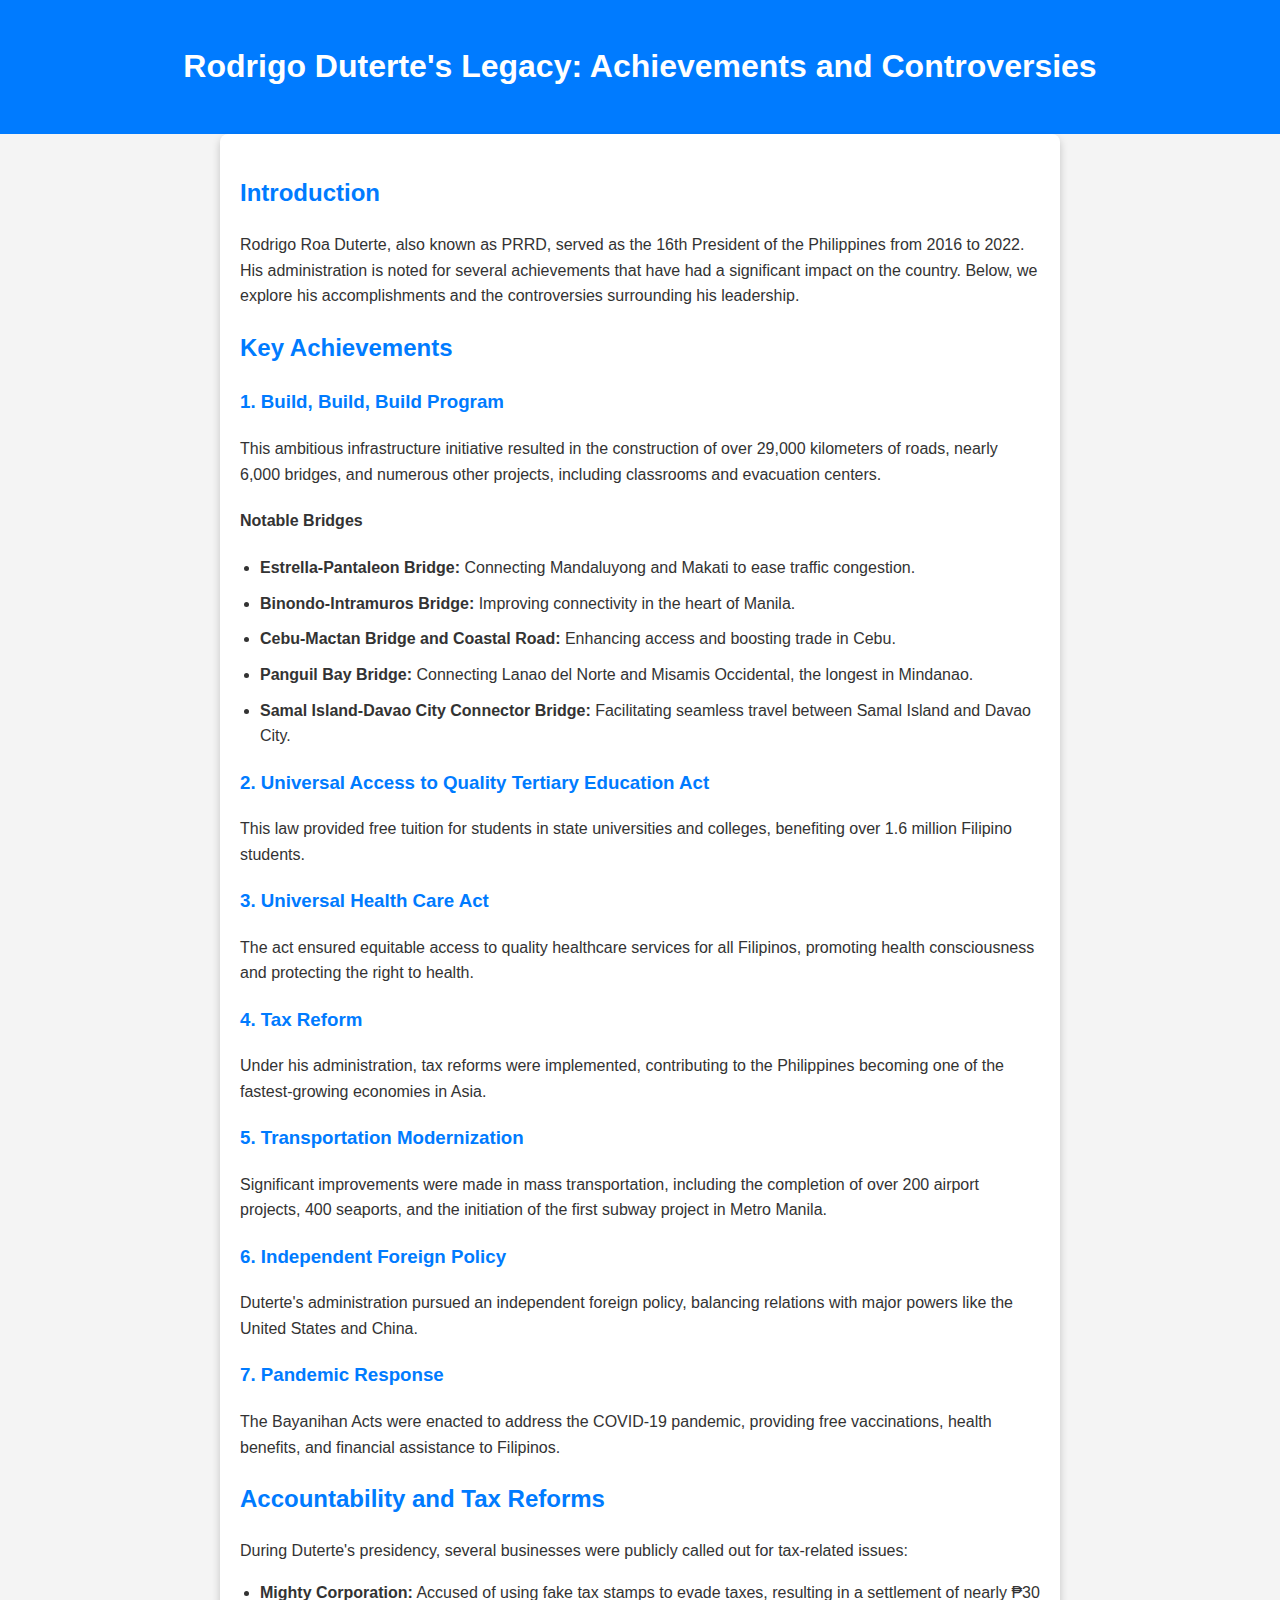
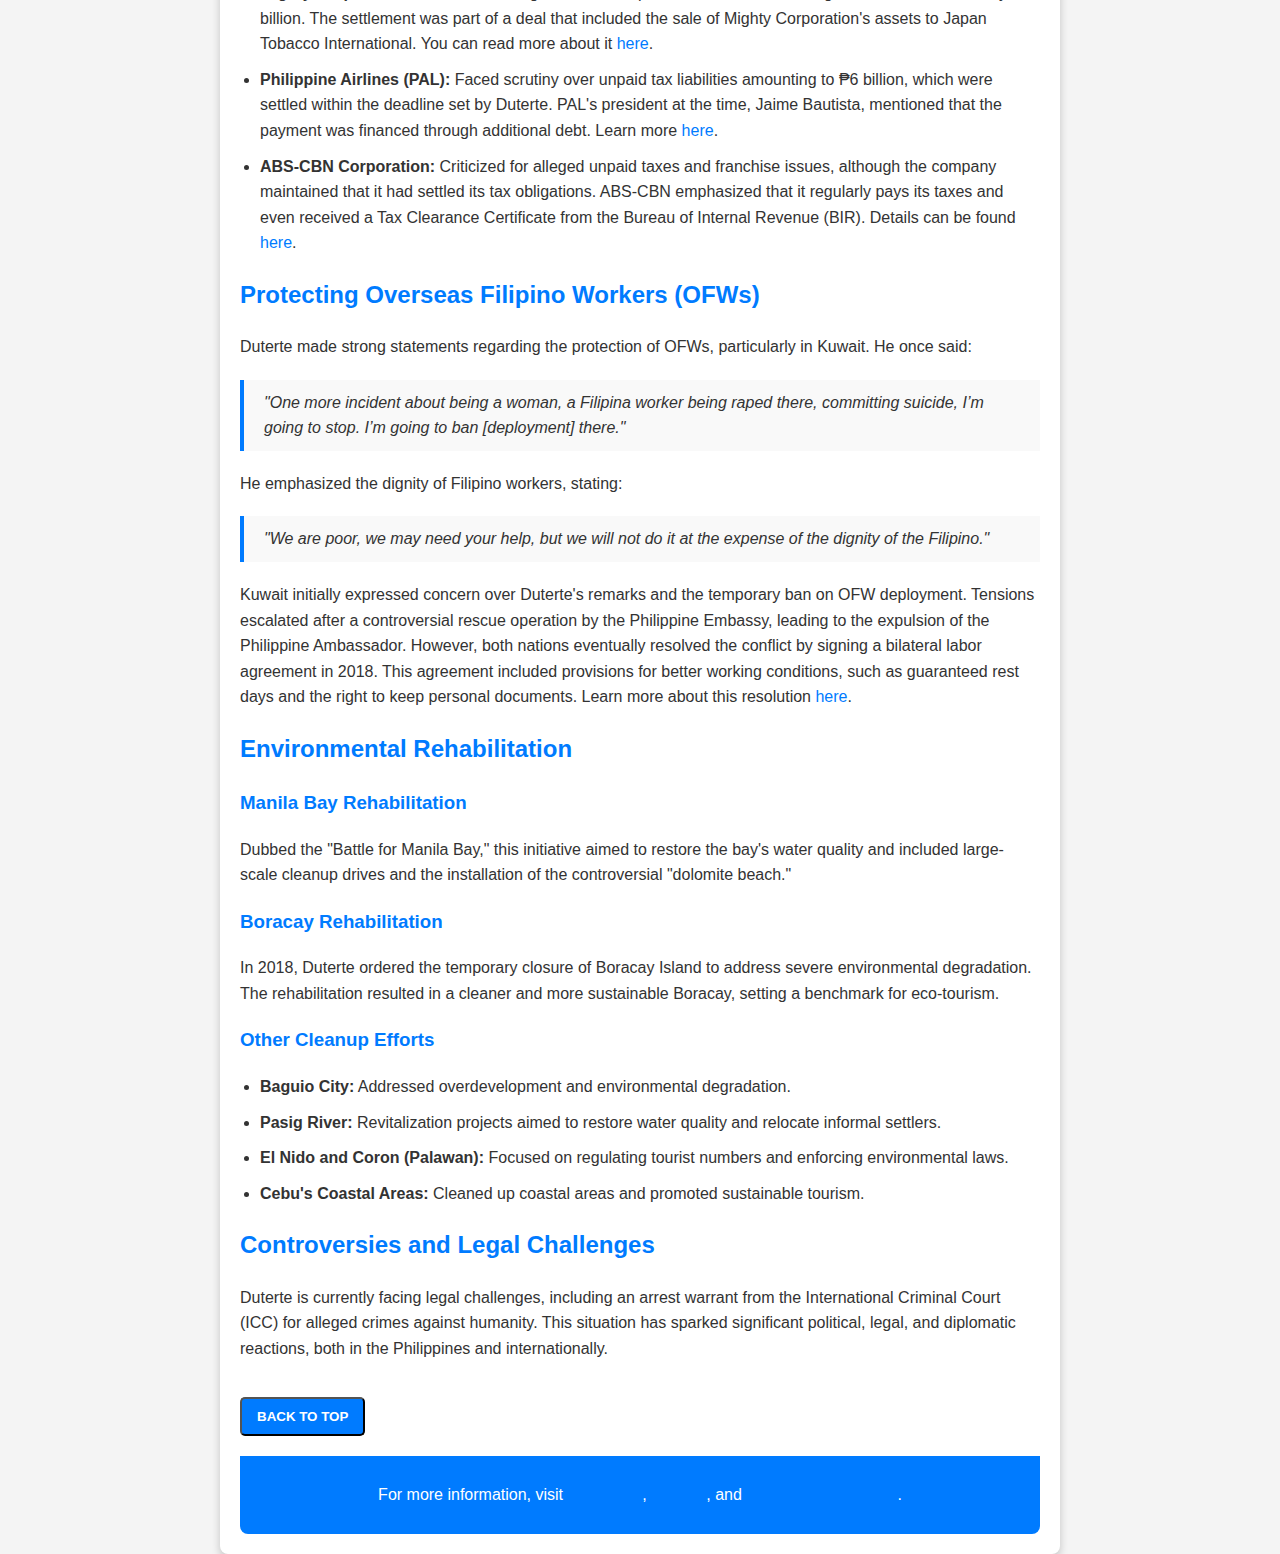
==== index.html @ cd72b8ef "Add files via upload" ====
<!DOCTYPE html>
<html lang="en">
<head>
    <meta charset="UTF-8">
    <meta name="viewport" content="width=device-width, initial-scale=1.0">
    <title>Rodrigo Duterte's Legacy: Achievements and Controversies</title>
    <style>

        /* General Styling */
        body {
            font-family: Arial, sans-serif;
            line-height: 1.6;
            background-color: #f4f4f4;
            color: #333;
            margin: 0;
            padding: 0;
        }



        header {
            background: #007bff;
            color: white;
            padding: 20px;
            text-align: center;
        }

        main {
            padding: 20px;
            margin: 0 auto;
            max-width: 800px;
            background: #fff;
            box-shadow: 0 4px 8px rgba(0, 0, 0, 0.2);
            border-radius: 8px;
        }

h1 {
  color: white;
}

  h2, h3 {
            color: #007bff;
        }

        ul {
            padding-left: 20px;
        }

        li {
            margin-bottom: 10px;
        }

        blockquote {
            font-style: italic;
            background: #f9f9f9;
            border-left: 4px solid #007bff;
            margin: 20px 0;
            padding: 10px 20px;
        }

        footer {
            text-align: center;
            margin-top: 20px;
            padding: 10px;
            background: #007bff;
            color: white;
            border-radius: 0 0 8px 8px;
        }

        a {
            color: #007bff;
            text-decoration: none;
        }

        a:hover {
            text-decoration: underline;
        }

        /* Button Styling */
        .back-to-top {
            display: inline-block;
            padding: 10px 15px;
            background: #007bff;
            color: white;
            text-transform: uppercase;
            font-weight: bold;
            border-radius: 5px;
            margin-top: 20px;
            cursor: pointer;
            transition: background 0.3s;
        }

        .back-to-top:hover {
            background: #0056b3;
        }
    </style>
</head>
<body>
    <header>
        <h1>Rodrigo Duterte's Legacy: Achievements and Controversies</h1>
    </header>
    <main>
        <section>
            <h2>Introduction</h2>
            <p>Rodrigo Roa Duterte, also known as PRRD, served as the 16th President of the Philippines from 2016 to 2022. His administration is noted for several achievements that have had a significant impact on the country. Below, we explore his accomplishments and the controversies surrounding his leadership.</p>
        </section>

        <section>
            <h2>Key Achievements</h2>
            <h3>1. Build, Build, Build Program</h3>
            <p>This ambitious infrastructure initiative resulted in the construction of over 29,000 kilometers of roads, nearly 6,000 bridges, and numerous other projects, including classrooms and evacuation centers.</p>
<h4>Notable Bridges</h4>
            <ul>
                <li><strong>Estrella-Pantaleon Bridge:</strong> Connecting Mandaluyong and Makati to ease traffic congestion.</li>
                <li><strong>Binondo-Intramuros Bridge:</strong> Improving connectivity in the heart of Manila.</li>
                <li><strong>Cebu-Mactan Bridge and Coastal Road:</strong> Enhancing access and boosting trade in Cebu.</li>
                <li><strong>Panguil Bay Bridge:</strong> Connecting Lanao del Norte and Misamis Occidental, the longest in Mindanao.</li>
                <li><strong>Samal Island-Davao City Connector Bridge:</strong> Facilitating seamless travel between Samal Island and Davao City.</li>
            </ul>
        </section>

            <h3>2. Universal Access to Quality Tertiary Education Act</h3>
            <p>This law provided free tuition for students in state universities and colleges, benefiting over 1.6 million Filipino students.</p>

            <h3>3. Universal Health Care Act</h3>
            <p>The act ensured equitable access to quality healthcare services for all Filipinos, promoting health consciousness and protecting the right to health.</p>

            <h3>4. Tax Reform</h3>
            <p>Under his administration, tax reforms were implemented, contributing to the Philippines becoming one of the fastest-growing economies in Asia.</p>

            <h3>5. Transportation Modernization</h3>
            <p>Significant improvements were made in mass transportation, including the completion of over 200 airport projects, 400 seaports, and the initiation of the first subway project in Metro Manila.</p>

            <h3>6. Independent Foreign Policy</h3>
            <p>Duterte's administration pursued an independent foreign policy, balancing relations with major powers like the United States and China.</p>

            <h3>7. Pandemic Response</h3>
            <p>The Bayanihan Acts were enacted to address the COVID-19 pandemic, providing free vaccinations, health benefits, and financial assistance to Filipinos.</p>
        </section>

        <section>
            <h2>Accountability and Tax Reforms</h2>
            <p>During Duterte's presidency, several businesses were publicly called out for tax-related issues:</p>
            <ul>
                <li><strong>Mighty Corporation:</strong> Accused of using fake tax stamps to evade taxes, resulting in a settlement of nearly ₱30 billion. The settlement was part of a deal that included the sale of Mighty Corporation's assets to Japan Tobacco International. You can read more about it <a href="https://www.rappler.com/business/184501-philippines-mighty-corp-settle-tax-case/">here</a>.</li>
                <li><strong>Philippine Airlines (PAL):</strong> Faced scrutiny over unpaid tax liabilities amounting to ₱6 billion, which were settled within the deadline set by Duterte. PAL's president at the time, Jaime Bautista, mentioned that the payment was financed through additional debt. Learn more <a href="https://business.inquirer.net/239890/breaking-philippine-news-updates-philippine-airlines-p6-billion-unpaid-air-navigational-charges-lucio-tan-president-duterte-naia-terminal-2">here</a>.</li>
                <li><strong>ABS-CBN Corporation:</strong> Criticized for alleged unpaid taxes and franchise issues, although the company maintained that it had settled its tax obligations. ABS-CBN emphasized that it regularly pays its taxes and even received a Tax Clearance Certificate from the Bureau of Internal Revenue (BIR). Details can be found <a href="https://corporate.abs-cbn.com/newsroom/news-releases/2020/7/1/abs-cbn-we-pay-our-taxes-and-comply-with-the-law?lang=en">here</a>.</li>
            </ul>
        </section>

        <section>
            <h2>Protecting Overseas Filipino Workers (OFWs)</h2>
            <p>Duterte made strong statements regarding the protection of OFWs, particularly in Kuwait. He once said:</p>
            <blockquote>
                "One more incident about being a woman, a Filipina worker being raped there, committing suicide, I’m going to stop. I’m going to ban [deployment] there."
            </blockquote>
            <p>He emphasized the dignity of Filipino workers, stating:</p>
            <blockquote>
                "We are poor, we may need your help, but we will not do it at the expense of the dignity of the Filipino."
            </blockquote>
            <p>Kuwait initially expressed concern over Duterte's remarks and the temporary ban on OFW deployment. Tensions escalated after a controversial rescue operation by the Philippine Embassy, leading to the expulsion of the Philippine Ambassador. However, both nations eventually resolved the conflict by signing a bilateral labor agreement in 2018. This agreement included provisions for better working conditions, such as guaranteed rest days and the right to keep personal documents. Learn more about this resolution <a href="https://www.aljazeera.com/news/2018/5/11/philippines-kuwait-sign-deal-to-protect-overseas-workers">here</a>.</p>
        </section>

        <section>
            <h2>Environmental Rehabilitation</h2>
            <h3>Manila Bay Rehabilitation</h3>
            <p>Dubbed the "Battle for Manila Bay," this initiative aimed to restore the bay's water quality and included large-scale cleanup drives and the installation of the controversial "dolomite beach."</p>

            <h3>Boracay Rehabilitation</h3>
            <p>In 2018, Duterte ordered the temporary closure of Boracay Island to address severe environmental degradation. The rehabilitation resulted in a cleaner and more sustainable Boracay, setting a benchmark for eco-tourism.</p>

            <h3>Other Cleanup Efforts</h3>
            <ul>
                <li><strong>Baguio City:</strong> Addressed overdevelopment and environmental degradation.</li>
                <li><strong>Pasig River:</strong> Revitalization projects aimed to restore water quality and relocate informal settlers.</li>
                <li><strong>El Nido and Coron (Palawan):</strong> Focused on regulating tourist numbers and enforcing environmental laws.</li>
                <li><strong>Cebu's Coastal Areas:</strong> Cleaned up coastal areas and promoted sustainable tourism.</li>
            </ul>
        </section>

        <section>
            <h2>Controversies and Legal Challenges</h2>
            <p>Duterte is currently facing legal challenges, including an arrest warrant from the International Criminal Court (ICC) for alleged crimes against humanity. This situation has sparked significant political, legal, and diplomatic reactions, both in the Philippines and internationally.</p>
        </section>

        <button class="back-to-top" onclick="scrollToTop()">Back to Top</button>

        <footer>
            <p>For more information, visit
            <a href="https://www.aljazeera.com/news/2018/5/11/philippines-kuwait-sign-deal-to-protect-overseas-workers">Al Jazeera</a>,
            <a href="https://www.rappler.com/business/184501-philippines-mighty-corp-settle-tax-case/">Rappler</a>, and
            <a href="https://corporate.abs-cbn.com/newsroom/news-releases/2020/7/1/abs-cbn-we-pay-our-taxes-and-comply-with-the-law?lang=en">ABS-CBN Newsroom</a>.
            </p>
        </footer>
    </main>
    <script>
        // Scroll-to-Top Button Function
        function scrollToTop() {
            window.scrollTo({ top: 0, behavior: 'smooth' });
        }
    </script>
</body>
</html>
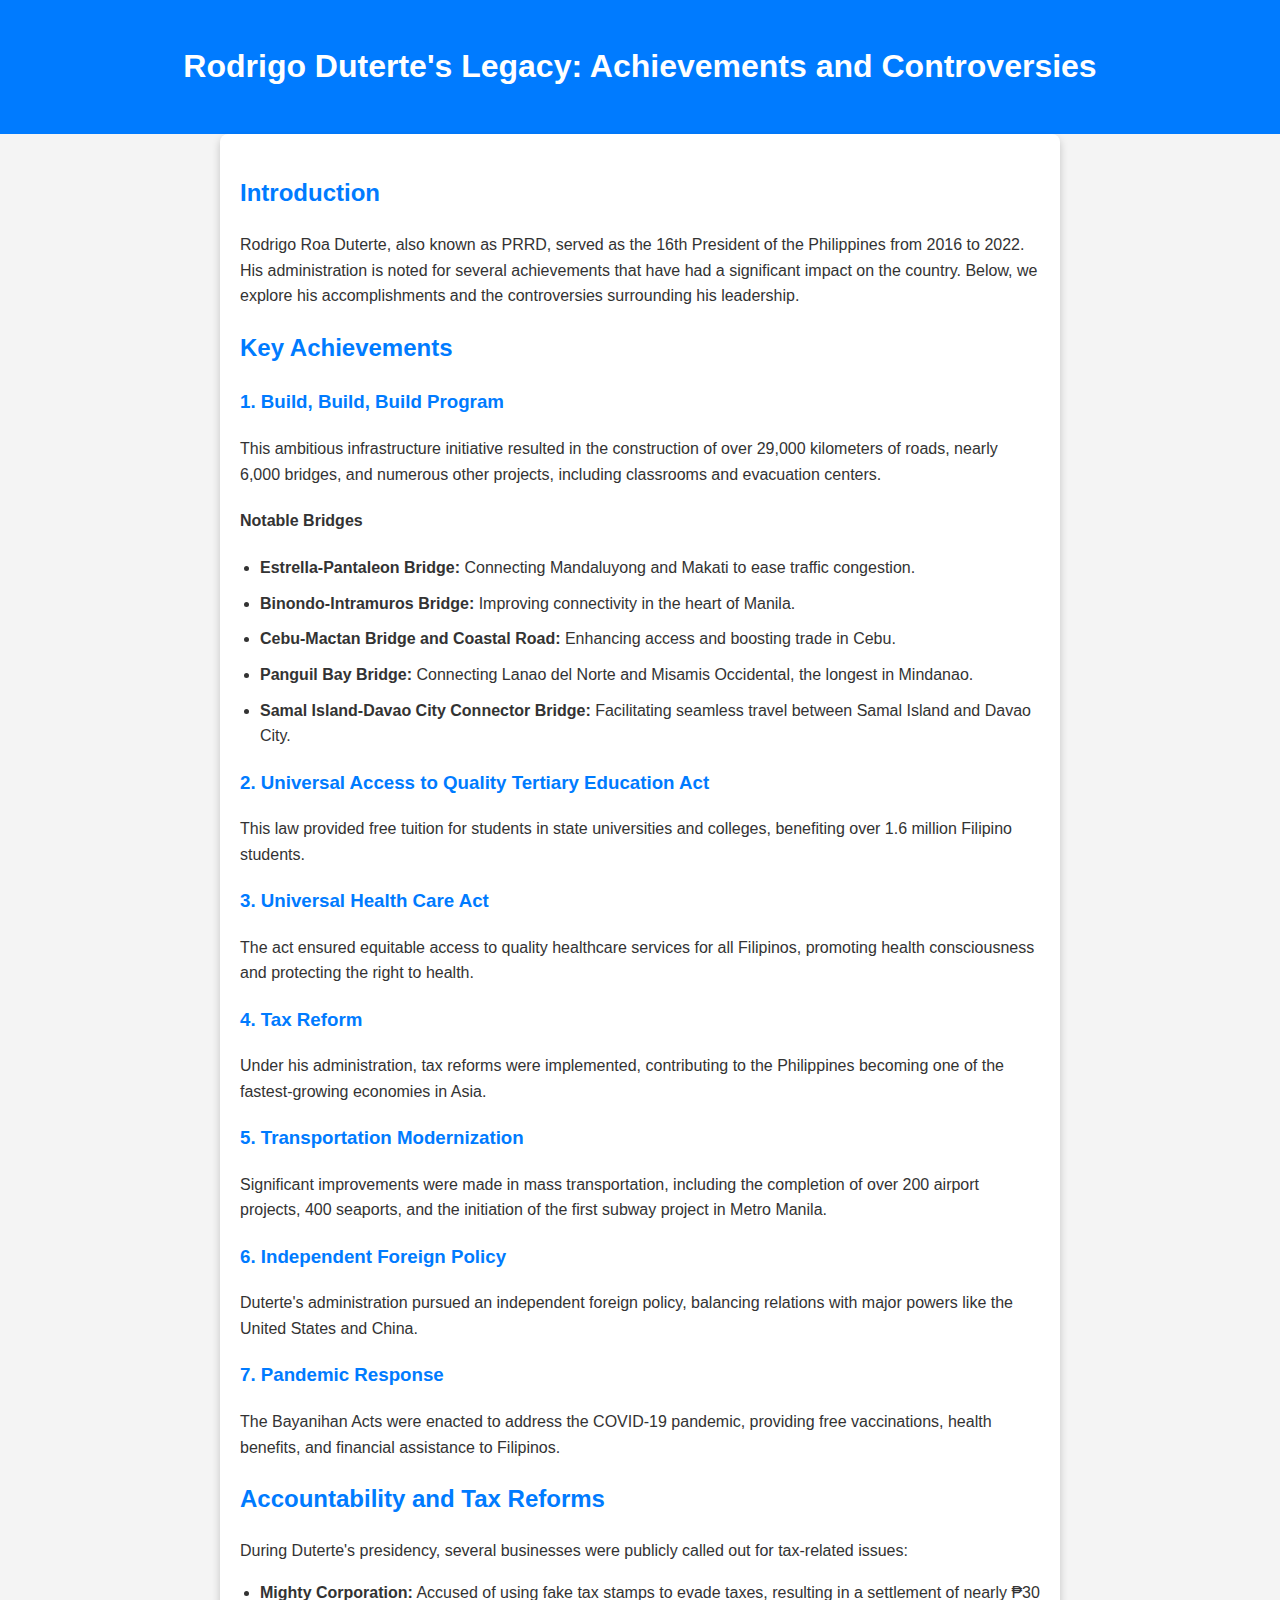
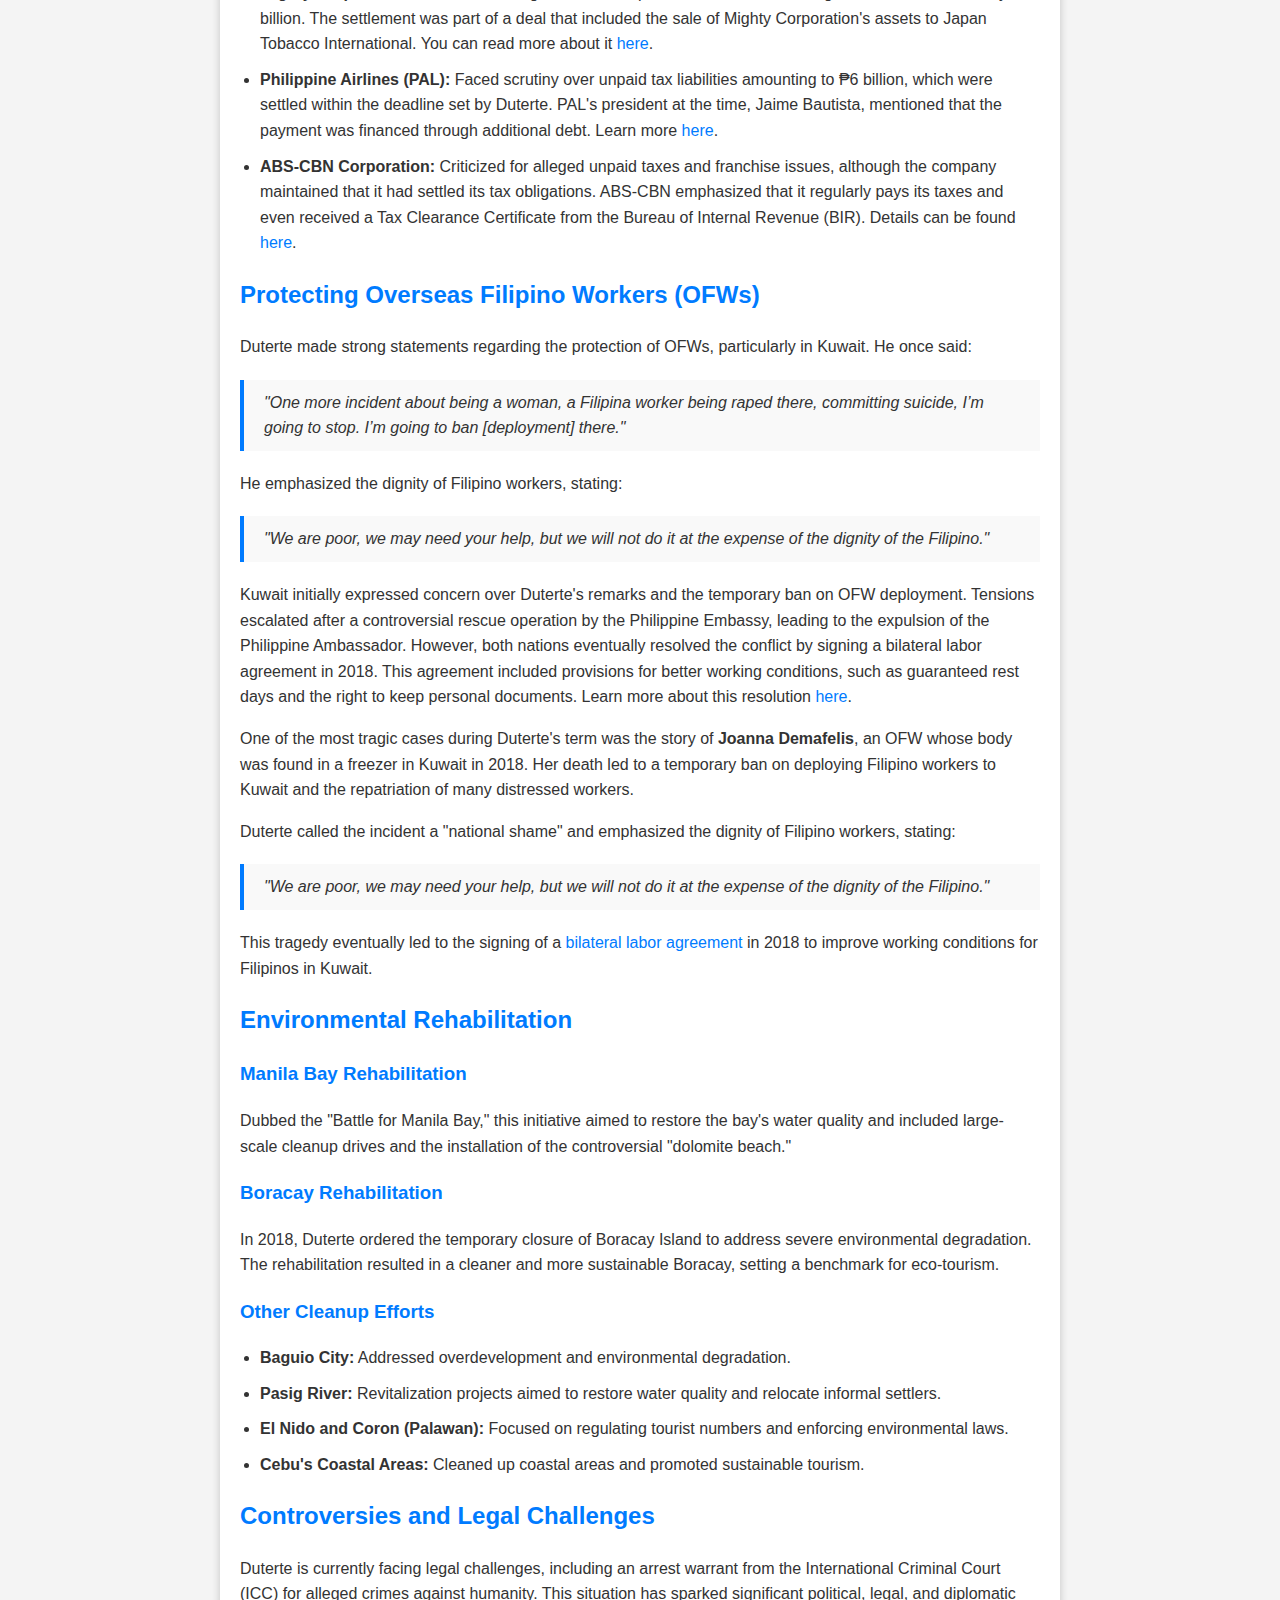
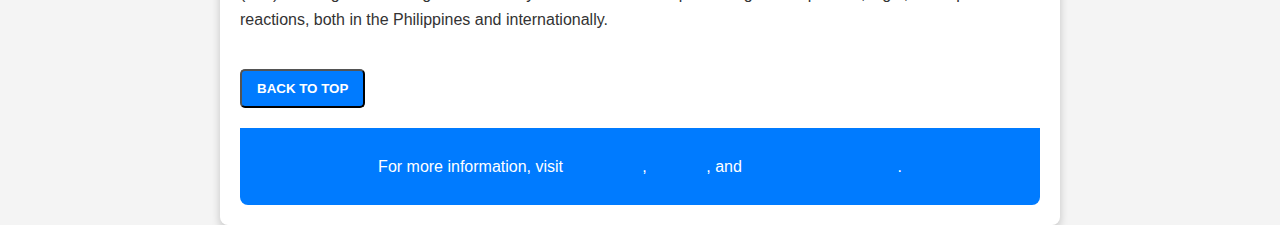
==== commit 86f09556: "Update index.html" ====
--- a/index.html
+++ b/index.html
@@ -149,7 +149,7 @@
             </ul>
         </section>
 
-        <section>
+<section>
             <h2>Protecting Overseas Filipino Workers (OFWs)</h2>
             <p>Duterte made strong statements regarding the protection of OFWs, particularly in Kuwait. He once said:</p>
             <blockquote>
@@ -160,6 +160,12 @@
                 "We are poor, we may need your help, but we will not do it at the expense of the dignity of the Filipino."
             </blockquote>
             <p>Kuwait initially expressed concern over Duterte's remarks and the temporary ban on OFW deployment. Tensions escalated after a controversial rescue operation by the Philippine Embassy, leading to the expulsion of the Philippine Ambassador. However, both nations eventually resolved the conflict by signing a bilateral labor agreement in 2018. This agreement included provisions for better working conditions, such as guaranteed rest days and the right to keep personal documents. Learn more about this resolution <a href="https://www.aljazeera.com/news/2018/5/11/philippines-kuwait-sign-deal-to-protect-overseas-workers">here</a>.</p>
+
+        <p>One of the most tragic cases during Duterte's term was the story of <strong>Joanna Demafelis</strong>, an OFW whose body was found in a freezer in Kuwait in 2018. Her death led to a temporary ban on deploying Filipino workers to Kuwait and the repatriation of many distressed workers.</p>
+        <p>Duterte called the incident a "national shame" and emphasized the dignity of Filipino workers, stating:</p>
+        <blockquote>"We are poor, we may need your help, but we will not do it at the expense of the dignity of the Filipino."</blockquote>
+        <p>This tragedy eventually led to the signing of a <a href="https://en.wikipedia.org/wiki/2018_Kuwait%E2%80%93Philippines_diplomatic_crisis" target="_blank">bilateral labor agreement</a> in 2018 to improve working conditions for Filipinos in Kuwait.</p>
+   
         </section>
 
         <section>
@@ -201,4 +207,4 @@
         }
     </script>
 </body>
-</html>+</html>
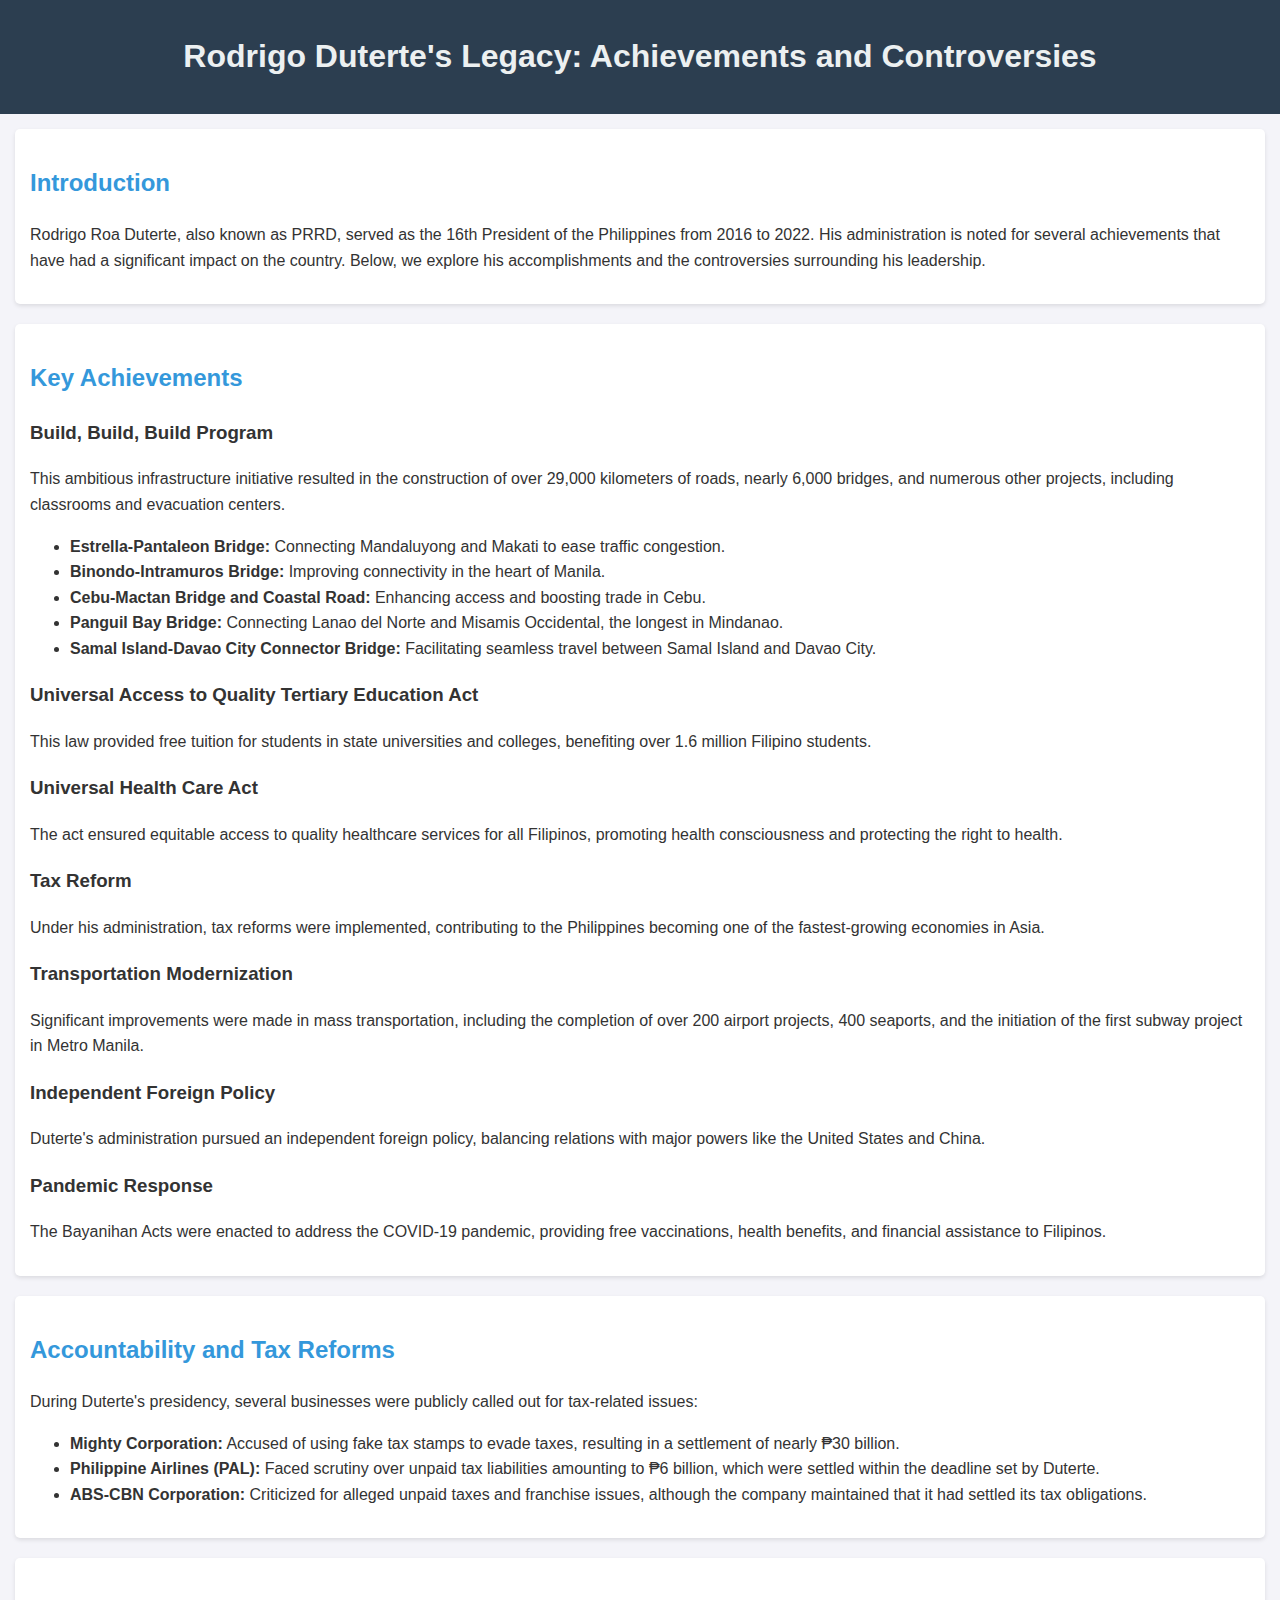
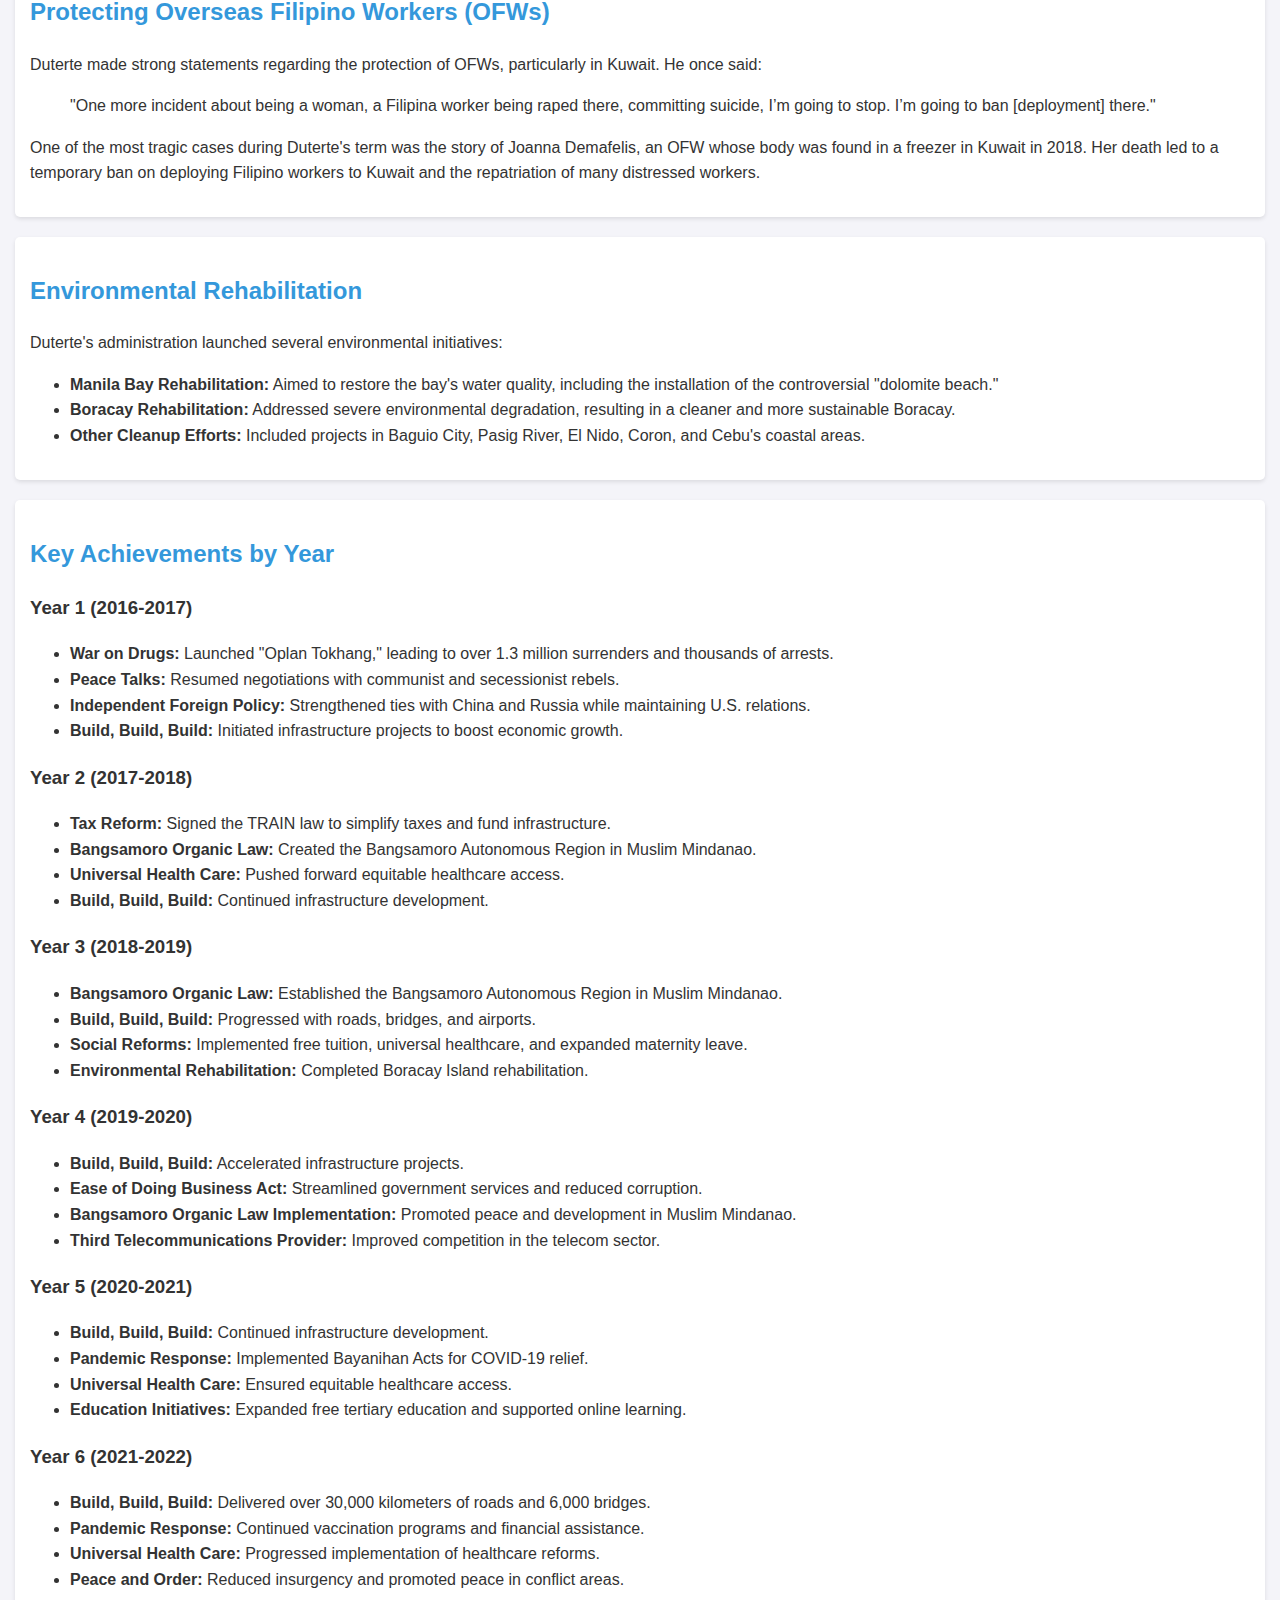
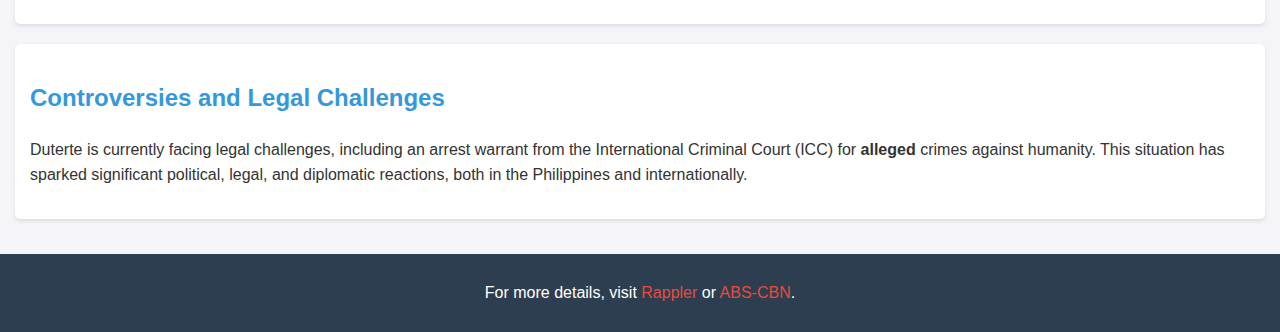
==== commit ea9f753c: "Add files via upload" ====
--- a/index.html
+++ b/index.html
@@ -1,100 +1,10 @@
-
 <!DOCTYPE html>
 <html lang="en">
 <head>
     <meta charset="UTF-8">
     <meta name="viewport" content="width=device-width, initial-scale=1.0">
-    <title>Rodrigo Duterte's Legacy: Achievements and Controversies</title>
-    <style>
-
-        /* General Styling */
-        body {
-            font-family: Arial, sans-serif;
-            line-height: 1.6;
-            background-color: #f4f4f4;
-            color: #333;
-            margin: 0;
-            padding: 0;
-        }
-
-
-
-        header {
-            background: #007bff;
-            color: white;
-            padding: 20px;
-            text-align: center;
-        }
-
-        main {
-            padding: 20px;
-            margin: 0 auto;
-            max-width: 800px;
-            background: #fff;
-            box-shadow: 0 4px 8px rgba(0, 0, 0, 0.2);
-            border-radius: 8px;
-        }
-
-h1 {
-  color: white;
-}
-
-  h2, h3 {
-            color: #007bff;
-        }
-
-        ul {
-            padding-left: 20px;
-        }
-
-        li {
-            margin-bottom: 10px;
-        }
-
-        blockquote {
-            font-style: italic;
-            background: #f9f9f9;
-            border-left: 4px solid #007bff;
-            margin: 20px 0;
-            padding: 10px 20px;
-        }
-
-        footer {
-            text-align: center;
-            margin-top: 20px;
-            padding: 10px;
-            background: #007bff;
-            color: white;
-            border-radius: 0 0 8px 8px;
-        }
-
-        a {
-            color: #007bff;
-            text-decoration: none;
-        }
-
-        a:hover {
-            text-decoration: underline;
-        }
-
-        /* Button Styling */
-        .back-to-top {
-            display: inline-block;
-            padding: 10px 15px;
-            background: #007bff;
-            color: white;
-            text-transform: uppercase;
-            font-weight: bold;
-            border-radius: 5px;
-            margin-top: 20px;
-            cursor: pointer;
-            transition: background 0.3s;
-        }
-
-        .back-to-top:hover {
-            background: #0056b3;
-        }
-    </style>
+    <title>Rodrigo Duterte's Legacy</title>
+    <link rel="stylesheet" href="styles.css">
 </head>
 <body>
     <header>
@@ -105,106 +15,149 @@
             <h2>Introduction</h2>
             <p>Rodrigo Roa Duterte, also known as PRRD, served as the 16th President of the Philippines from 2016 to 2022. His administration is noted for several achievements that have had a significant impact on the country. Below, we explore his accomplishments and the controversies surrounding his leadership.</p>
         </section>
-
         <section>
             <h2>Key Achievements</h2>
-            <h3>1. Build, Build, Build Program</h3>
-            <p>This ambitious infrastructure initiative resulted in the construction of over 29,000 kilometers of roads, nearly 6,000 bridges, and numerous other projects, including classrooms and evacuation centers.</p>
-<h4>Notable Bridges</h4>
-            <ul>
-                <li><strong>Estrella-Pantaleon Bridge:</strong> Connecting Mandaluyong and Makati to ease traffic congestion.</li>
-                <li><strong>Binondo-Intramuros Bridge:</strong> Improving connectivity in the heart of Manila.</li>
-                <li><strong>Cebu-Mactan Bridge and Coastal Road:</strong> Enhancing access and boosting trade in Cebu.</li>
-                <li><strong>Panguil Bay Bridge:</strong> Connecting Lanao del Norte and Misamis Occidental, the longest in Mindanao.</li>
-                <li><strong>Samal Island-Davao City Connector Bridge:</strong> Facilitating seamless travel between Samal Island and Davao City.</li>
-            </ul>
+            <article>
+                <h3>Build, Build, Build Program</h3>
+                <p>This ambitious infrastructure initiative resulted in the construction of over 29,000 kilometers of roads, nearly 6,000 bridges, and numerous other projects, including classrooms and evacuation centers.</p>
+                <ul>
+                    <li><strong>Estrella-Pantaleon Bridge:</strong> Connecting Mandaluyong and Makati to ease traffic congestion.</li>
+                    <li><strong>Binondo-Intramuros Bridge:</strong> Improving connectivity in the heart of Manila.</li>
+                    <li><strong>Cebu-Mactan Bridge and Coastal Road:</strong> Enhancing access and boosting trade in Cebu.</li>
+                    <li><strong>Panguil Bay Bridge:</strong> Connecting Lanao del Norte and Misamis Occidental, the longest in Mindanao.</li>
+                    <li><strong>Samal Island-Davao City Connector Bridge:</strong> Facilitating seamless travel between Samal Island and Davao City.</li>
+                </ul>
+            </article>
+            <article>
+                <h3>Universal Access to Quality Tertiary Education Act</h3>
+                <p>This law provided free tuition for students in state universities and colleges, benefiting over 1.6 million Filipino students.</p>
+            </article>
+            <article>
+                <h3>Universal Health Care Act</h3>
+                <p>The act ensured equitable access to quality healthcare services for all Filipinos, promoting health consciousness and protecting the right to health.</p>
+            </article>
+            <article>
+                <h3>Tax Reform</h3>
+                <p>Under his administration, tax reforms were implemented, contributing to the Philippines becoming one of the fastest-growing economies in Asia.</p>
+            </article>
+            <article>
+                <h3>Transportation Modernization</h3>
+                <p>Significant improvements were made in mass transportation, including the completion of over 200 airport projects, 400 seaports, and the initiation of the first subway project in Metro Manila.</p>
+            </article>
+            <article>
+                <h3>Independent Foreign Policy</h3>
+                <p>Duterte's administration pursued an independent foreign policy, balancing relations with major powers like the United States and China.</p>
+            </article>
+            <article>
+                <h3>Pandemic Response</h3>
+                <p>The Bayanihan Acts were enacted to address the COVID-19 pandemic, providing free vaccinations, health benefits, and financial assistance to Filipinos.</p>
+            </article>
         </section>
-
-            <h3>2. Universal Access to Quality Tertiary Education Act</h3>
-            <p>This law provided free tuition for students in state universities and colleges, benefiting over 1.6 million Filipino students.</p>
-
-            <h3>3. Universal Health Care Act</h3>
-            <p>The act ensured equitable access to quality healthcare services for all Filipinos, promoting health consciousness and protecting the right to health.</p>
-
-            <h3>4. Tax Reform</h3>
-            <p>Under his administration, tax reforms were implemented, contributing to the Philippines becoming one of the fastest-growing economies in Asia.</p>
-
-            <h3>5. Transportation Modernization</h3>
-            <p>Significant improvements were made in mass transportation, including the completion of over 200 airport projects, 400 seaports, and the initiation of the first subway project in Metro Manila.</p>
-
-            <h3>6. Independent Foreign Policy</h3>
-            <p>Duterte's administration pursued an independent foreign policy, balancing relations with major powers like the United States and China.</p>
-
-            <h3>7. Pandemic Response</h3>
-            <p>The Bayanihan Acts were enacted to address the COVID-19 pandemic, providing free vaccinations, health benefits, and financial assistance to Filipinos.</p>
-        </section>
-
         <section>
             <h2>Accountability and Tax Reforms</h2>
             <p>During Duterte's presidency, several businesses were publicly called out for tax-related issues:</p>
             <ul>
-                <li><strong>Mighty Corporation:</strong> Accused of using fake tax stamps to evade taxes, resulting in a settlement of nearly ₱30 billion. The settlement was part of a deal that included the sale of Mighty Corporation's assets to Japan Tobacco International. You can read more about it <a href="https://www.rappler.com/business/184501-philippines-mighty-corp-settle-tax-case/">here</a>.</li>
-                <li><strong>Philippine Airlines (PAL):</strong> Faced scrutiny over unpaid tax liabilities amounting to ₱6 billion, which were settled within the deadline set by Duterte. PAL's president at the time, Jaime Bautista, mentioned that the payment was financed through additional debt. Learn more <a href="https://business.inquirer.net/239890/breaking-philippine-news-updates-philippine-airlines-p6-billion-unpaid-air-navigational-charges-lucio-tan-president-duterte-naia-terminal-2">here</a>.</li>
-                <li><strong>ABS-CBN Corporation:</strong> Criticized for alleged unpaid taxes and franchise issues, although the company maintained that it had settled its tax obligations. ABS-CBN emphasized that it regularly pays its taxes and even received a Tax Clearance Certificate from the Bureau of Internal Revenue (BIR). Details can be found <a href="https://corporate.abs-cbn.com/newsroom/news-releases/2020/7/1/abs-cbn-we-pay-our-taxes-and-comply-with-the-law?lang=en">here</a>.</li>
+                <li><strong>Mighty Corporation:</strong> Accused of using fake tax stamps to evade taxes, resulting in a settlement of nearly ₱30 billion.</li>
+                <li><strong>Philippine Airlines (PAL):</strong> Faced scrutiny over unpaid tax liabilities amounting to ₱6 billion, which were settled within the deadline set by Duterte.</li>
+                <li><strong>ABS-CBN Corporation:</strong> Criticized for alleged unpaid taxes and franchise issues, although the company maintained that it had settled its tax obligations.</li>
             </ul>
         </section>
-
-<section>
+        <section>
             <h2>Protecting Overseas Filipino Workers (OFWs)</h2>
             <p>Duterte made strong statements regarding the protection of OFWs, particularly in Kuwait. He once said:</p>
             <blockquote>
                 "One more incident about being a woman, a Filipina worker being raped there, committing suicide, I’m going to stop. I’m going to ban [deployment] there."
             </blockquote>
-            <p>He emphasized the dignity of Filipino workers, stating:</p>
-            <blockquote>
-                "We are poor, we may need your help, but we will not do it at the expense of the dignity of the Filipino."
-            </blockquote>
-            <p>Kuwait initially expressed concern over Duterte's remarks and the temporary ban on OFW deployment. Tensions escalated after a controversial rescue operation by the Philippine Embassy, leading to the expulsion of the Philippine Ambassador. However, both nations eventually resolved the conflict by signing a bilateral labor agreement in 2018. This agreement included provisions for better working conditions, such as guaranteed rest days and the right to keep personal documents. Learn more about this resolution <a href="https://www.aljazeera.com/news/2018/5/11/philippines-kuwait-sign-deal-to-protect-overseas-workers">here</a>.</p>
-
-        <p>One of the most tragic cases during Duterte's term was the story of <strong>Joanna Demafelis</strong>, an OFW whose body was found in a freezer in Kuwait in 2018. Her death led to a temporary ban on deploying Filipino workers to Kuwait and the repatriation of many distressed workers.</p>
-        <p>Duterte called the incident a "national shame" and emphasized the dignity of Filipino workers, stating:</p>
-        <blockquote>"We are poor, we may need your help, but we will not do it at the expense of the dignity of the Filipino."</blockquote>
-        <p>This tragedy eventually led to the signing of a <a href="https://en.wikipedia.org/wiki/2018_Kuwait%E2%80%93Philippines_diplomatic_crisis" target="_blank">bilateral labor agreement</a> in 2018 to improve working conditions for Filipinos in Kuwait.</p>
-   
+            <p>One of the most tragic cases during Duterte's term was the story of Joanna Demafelis, an OFW whose body was found in a freezer in Kuwait in 2018. Her death led to a temporary ban on deploying Filipino workers to Kuwait and the repatriation of many distressed workers.</p>
         </section>
-
         <section>
             <h2>Environmental Rehabilitation</h2>
-            <h3>Manila Bay Rehabilitation</h3>
-            <p>Dubbed the "Battle for Manila Bay," this initiative aimed to restore the bay's water quality and included large-scale cleanup drives and the installation of the controversial "dolomite beach."</p>
-
-            <h3>Boracay Rehabilitation</h3>
-            <p>In 2018, Duterte ordered the temporary closure of Boracay Island to address severe environmental degradation. The rehabilitation resulted in a cleaner and more sustainable Boracay, setting a benchmark for eco-tourism.</p>
-
-            <h3>Other Cleanup Efforts</h3>
+            <p>Duterte's administration launched several environmental initiatives:</p>
             <ul>
-                <li><strong>Baguio City:</strong> Addressed overdevelopment and environmental degradation.</li>
-                <li><strong>Pasig River:</strong> Revitalization projects aimed to restore water quality and relocate informal settlers.</li>
-                <li><strong>El Nido and Coron (Palawan):</strong> Focused on regulating tourist numbers and enforcing environmental laws.</li>
-                <li><strong>Cebu's Coastal Areas:</strong> Cleaned up coastal areas and promoted sustainable tourism.</li>
+                <li><strong>Manila Bay Rehabilitation:</strong> Aimed to restore the bay's water quality, including the installation of the controversial "dolomite beach."</li>
+                <li><strong>Boracay Rehabilitation:</strong> Addressed severe environmental degradation, resulting in a cleaner and more sustainable Boracay.</li>
+                <li><strong>Other Cleanup Efforts:</strong> Included projects in Baguio City, Pasig River, El Nido, Coron, and Cebu's coastal areas.</li>
             </ul>
         </section>
 
         <section>
-            <h2>Controversies and Legal Challenges</h2>
-            <p>Duterte is currently facing legal challenges, including an arrest warrant from the International Criminal Court (ICC) for alleged crimes against humanity. This situation has sparked significant political, legal, and diplomatic reactions, both in the Philippines and internationally.</p>
+            <h2>Key Achievements by Year</h2>
+            <article>
+                <h3>Year 1 (2016-2017)</h3>
+                <ul>
+                    <li><strong>War on Drugs:</strong> Launched "Oplan Tokhang," leading to over 1.3 million surrenders and thousands of arrests.</li>
+                    <li><strong>Peace Talks:</strong> Resumed negotiations with communist and secessionist rebels.</li>
+                    <li><strong>Independent Foreign Policy:</strong> Strengthened ties with China and Russia while maintaining U.S. relations.</li>
+                    <li><strong>Build, Build, Build:</strong> Initiated infrastructure projects to boost economic growth.</li>
+                </ul>
+            </article>
+            <article>
+                <h3>Year 2 (2017-2018)</h3>
+                <ul>
+                    <li><strong>Tax Reform:</strong> Signed the TRAIN law to simplify taxes and fund infrastructure.</li>
+                    <li><strong>Bangsamoro Organic Law:</strong> Created the Bangsamoro Autonomous Region in Muslim Mindanao.</li>
+                    <li><strong>Universal Health Care:</strong> Pushed forward equitable healthcare access.</li>
+                    <li><strong>Build, Build, Build:</strong> Continued infrastructure development.</li>
+                </ul>
+            </article>
+            <article>
+                <h3>Year 3 (2018-2019)</h3>
+                <ul>
+                    <li><strong>Bangsamoro Organic Law:</strong> Established the Bangsamoro Autonomous Region in Muslim Mindanao.</li>
+                    <li><strong>Build, Build, Build:</strong> Progressed with roads, bridges, and airports.</li>
+                    <li><strong>Social Reforms:</strong> Implemented free tuition, universal healthcare, and expanded maternity leave.</li>
+                    <li><strong>Environmental Rehabilitation:</strong> Completed Boracay Island rehabilitation.</li>
+                </ul>
+            </article>
+            <article>
+                <h3>Year 4 (2019-2020)</h3>
+                <ul>
+                    <li><strong>Build, Build, Build:</strong> Accelerated infrastructure projects.</li>
+                    <li><strong>Ease of Doing Business Act:</strong> Streamlined government services and reduced corruption.</li>
+                    <li><strong>Bangsamoro Organic Law Implementation:</strong> Promoted peace and development in Muslim Mindanao.</li>
+                    <li><strong>Third Telecommunications Provider:</strong> Improved competition in the telecom sector.</li>
+                </ul>
+            </article>
+            <article>
+                <h3>Year 5 (2020-2021)</h3>
+                <ul>
+                    <li><strong>Build, Build, Build:</strong> Continued infrastructure development.</li>
+                    <li><strong>Pandemic Response:</strong> Implemented Bayanihan Acts for COVID-19 relief.</li>
+                    <li><strong>Universal Health Care:</strong> Ensured equitable healthcare access.</li>
+                    <li><strong>Education Initiatives:</strong> Expanded free tertiary education and supported online learning.</li>
+                </ul>
+            </article>
+            <article>
+                <h3>Year 6 (2021-2022)</h3>
+                <ul>
+                    <li><strong>Build, Build, Build:</strong> Delivered over 30,000 kilometers of roads and 6,000 bridges.</li>
+                    <li><strong>Pandemic Response:</strong> Continued vaccination programs and financial assistance.</li>
+                    <li><strong>Universal Health Care:</strong> Progressed implementation of healthcare reforms.</li>
+                    <li><strong>Peace and Order:</strong> Reduced insurgency and promoted peace in conflict areas.</li>
+                </ul>
+            </article>
         </section>
 
-        <button class="back-to-top" onclick="scrollToTop()">Back to Top</button>
 
-        <footer>
-            <p>For more information, visit
-            <a href="https://www.aljazeera.com/news/2018/5/11/philippines-kuwait-sign-deal-to-protect-overseas-workers">Al Jazeera</a>,
-            <a href="https://www.rappler.com/business/184501-philippines-mighty-corp-settle-tax-case/">Rappler</a>, and
-            <a href="https://corporate.abs-cbn.com/newsroom/news-releases/2020/7/1/abs-cbn-we-pay-our-taxes-and-comply-with-the-law?lang=en">ABS-CBN Newsroom</a>.
-            </p>
-        </footer>
+
+
+
+
+
+
+
+
+
+
+
+        <section>
+            <h2>Controversies and Legal Challenges</h2>
+            <p>Duterte is currently facing legal challenges, including an arrest warrant from the International Criminal Court (ICC) for <b>alleged</b> crimes against humanity. This situation has sparked significant political, legal, and diplomatic reactions, both in the Philippines and internationally.</p>
+        </section>
     </main>
-    <script>
-        // Scroll-to-Top Button Function
-        function scrollToTop() {
-            window.scrollTo({ top: 0, behavior: 'smooth' });
-        }
-    </script>
+    <footer>
+        <p>For more details, visit <a href="https://www.rappler.com">Rappler</a> or <a href="https://www.abs-cbn.com">ABS-CBN</a>.</p>
+    </footer>
+    <script src="script.js"></script>
 </body>
 </html>
--- a/styles.css
+++ b/styles.css
@@ -0,0 +1,44 @@
+/* styles.css */
+body {
+    font-family: Arial, sans-serif;
+    line-height: 1.6;
+    margin: 0;
+    padding: 0;
+    background-color: #f4f4f9;
+    color: #333;
+}
+header {
+    background: #2c3e50;
+    color: white;
+    padding: 10px 15px;
+    text-align: center;
+}
+h1 {
+    color: #ecf0f1;
+}
+main {
+    padding: 15px;
+}
+section {
+    margin-bottom: 20px;
+    background: white;
+    padding: 15px;
+    border-radius: 5px;
+    box-shadow: 0 2px 4px rgba(0, 0, 0, 0.1);
+}
+h2 {
+    color: #3498db;
+}
+footer {
+    text-align: center;
+    padding: 10px;
+    background: #2c3e50;
+    color: white;
+}
+a {
+    color: #e74c3c;
+    text-decoration: none;
+}
+a:hover {
+    text-decoration: underline;
+}
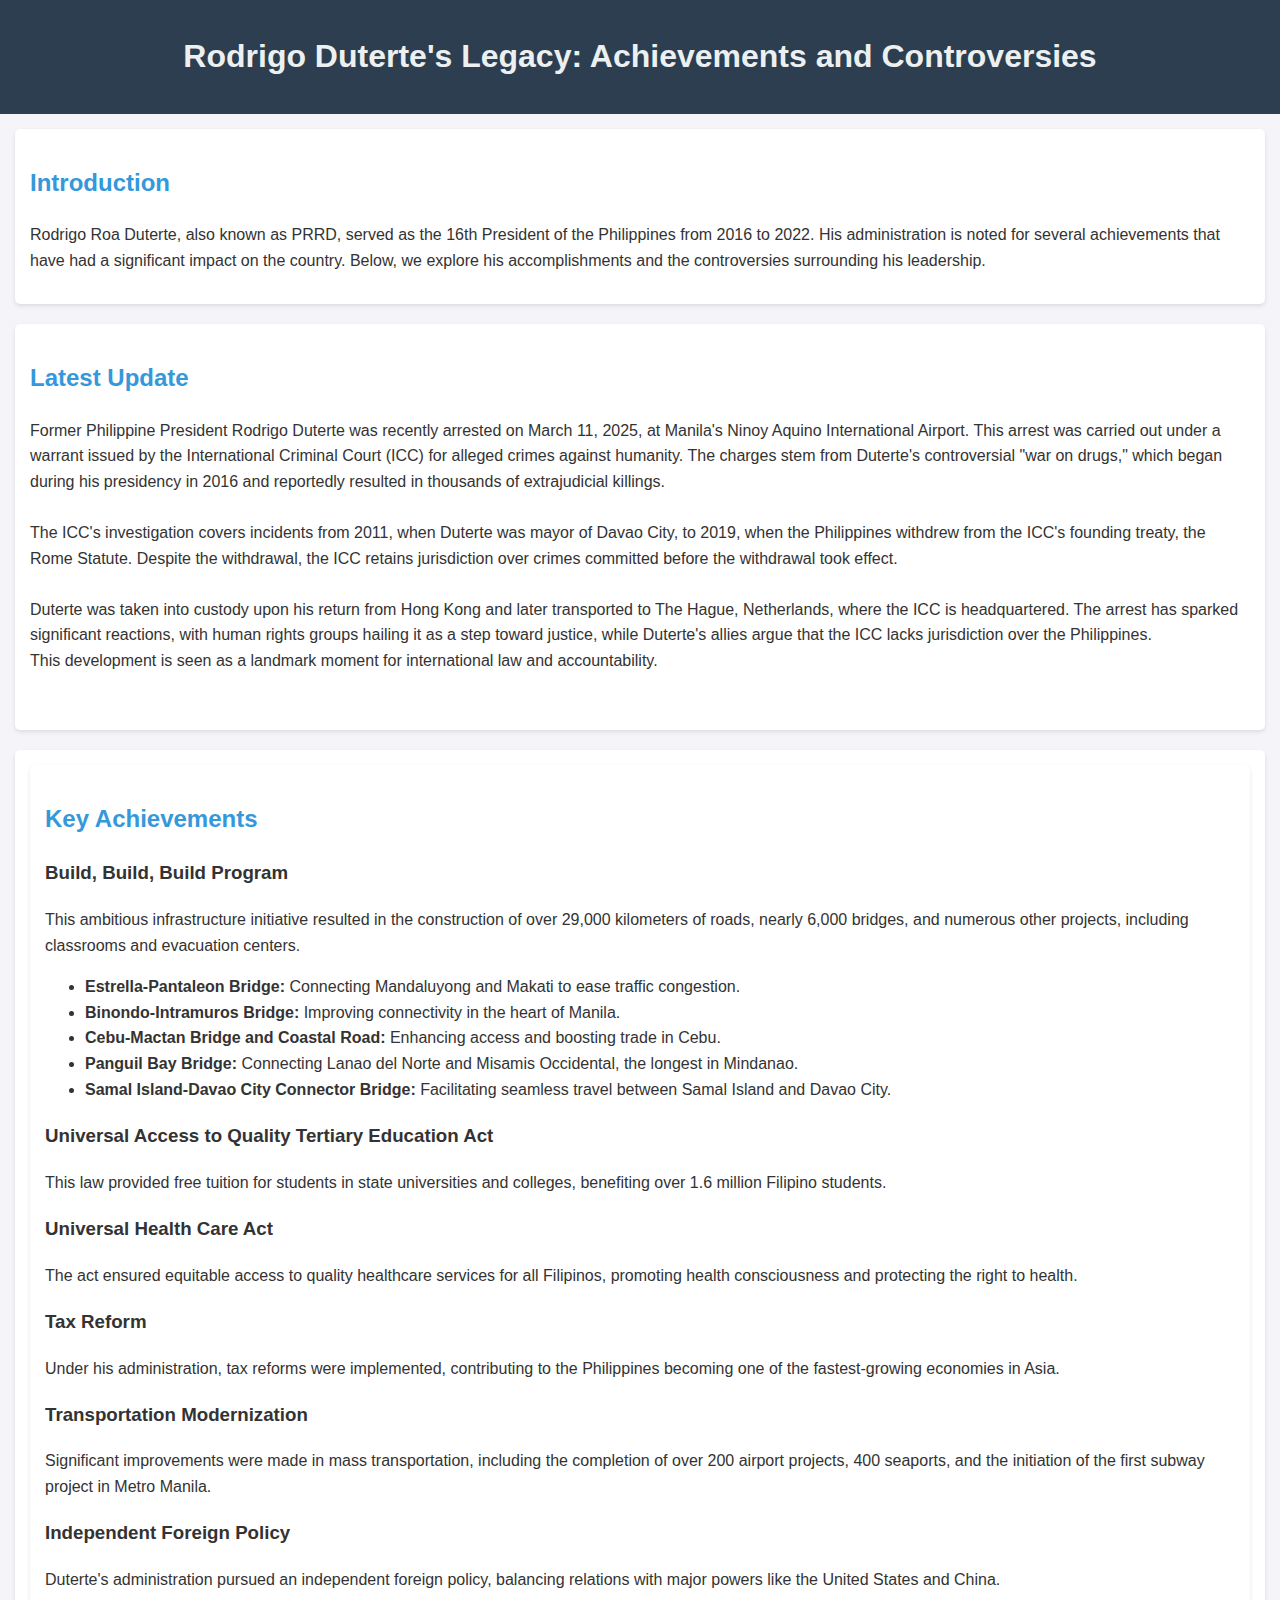
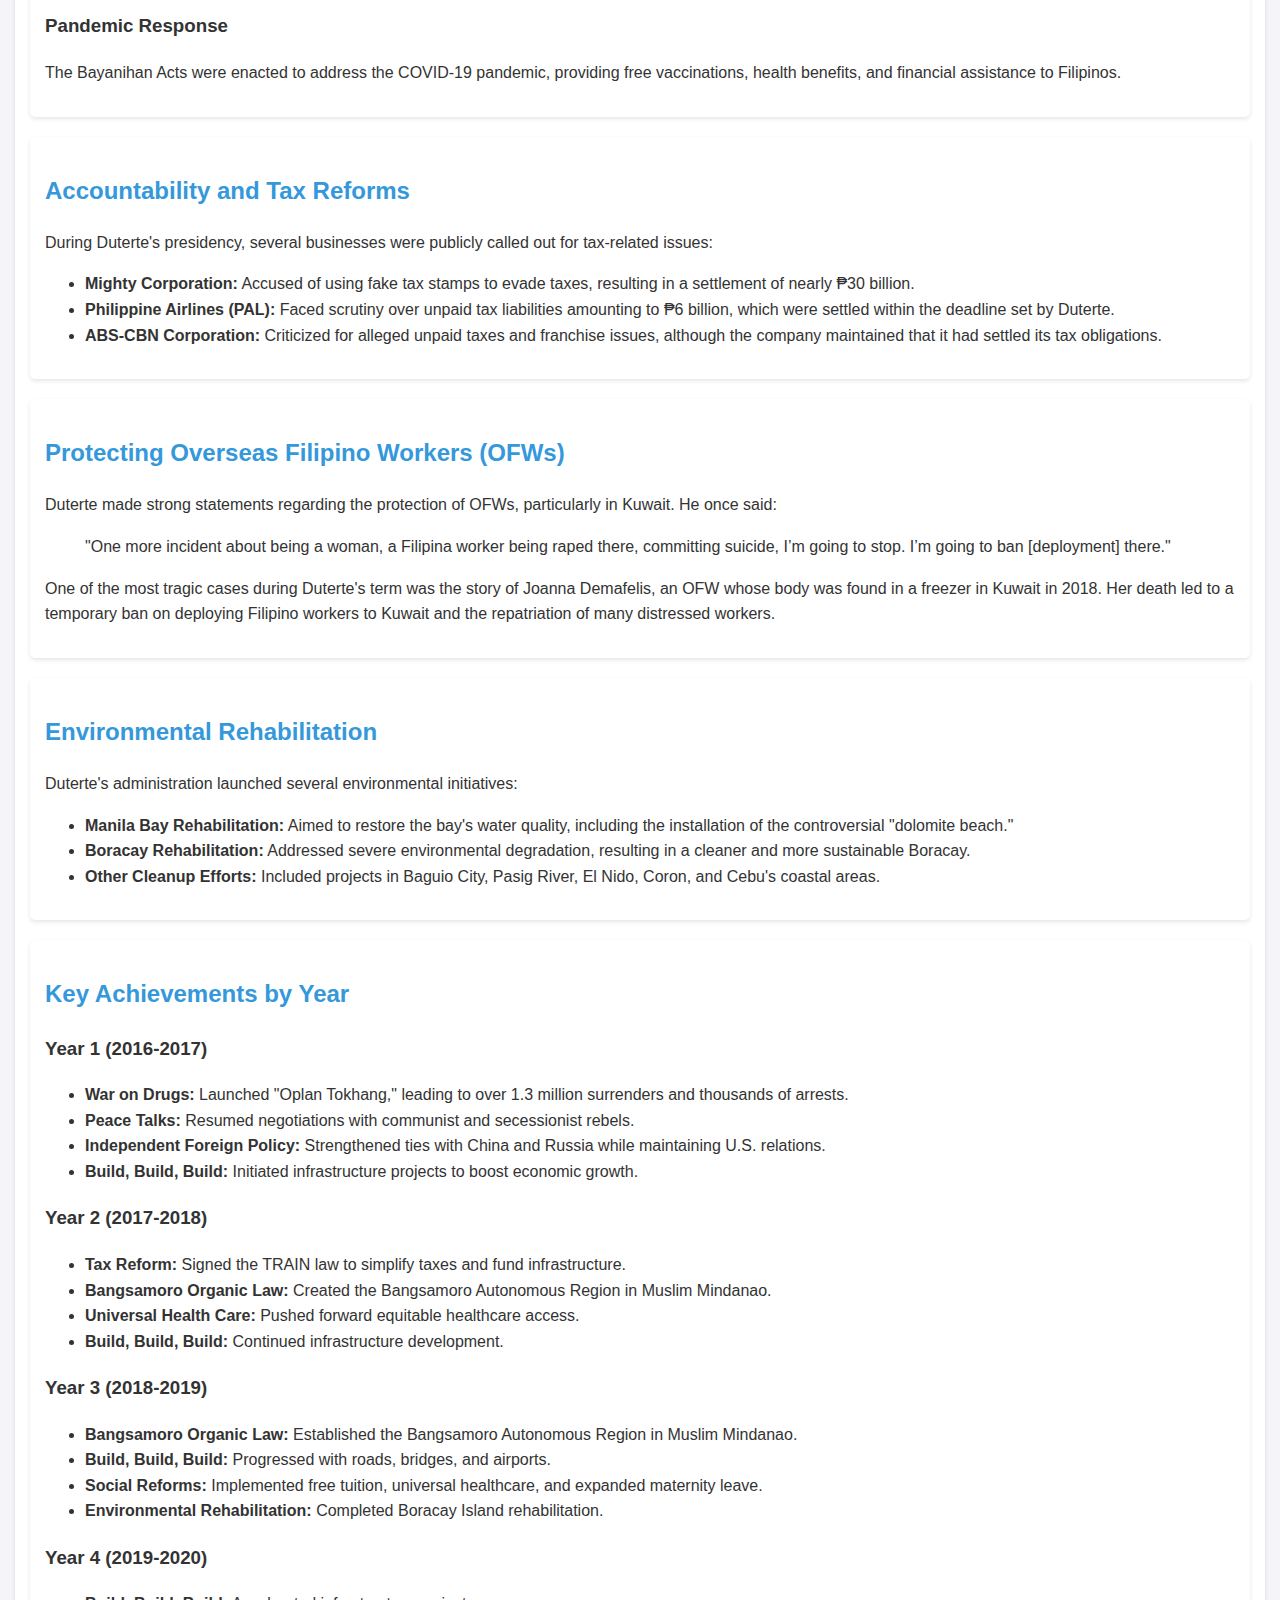
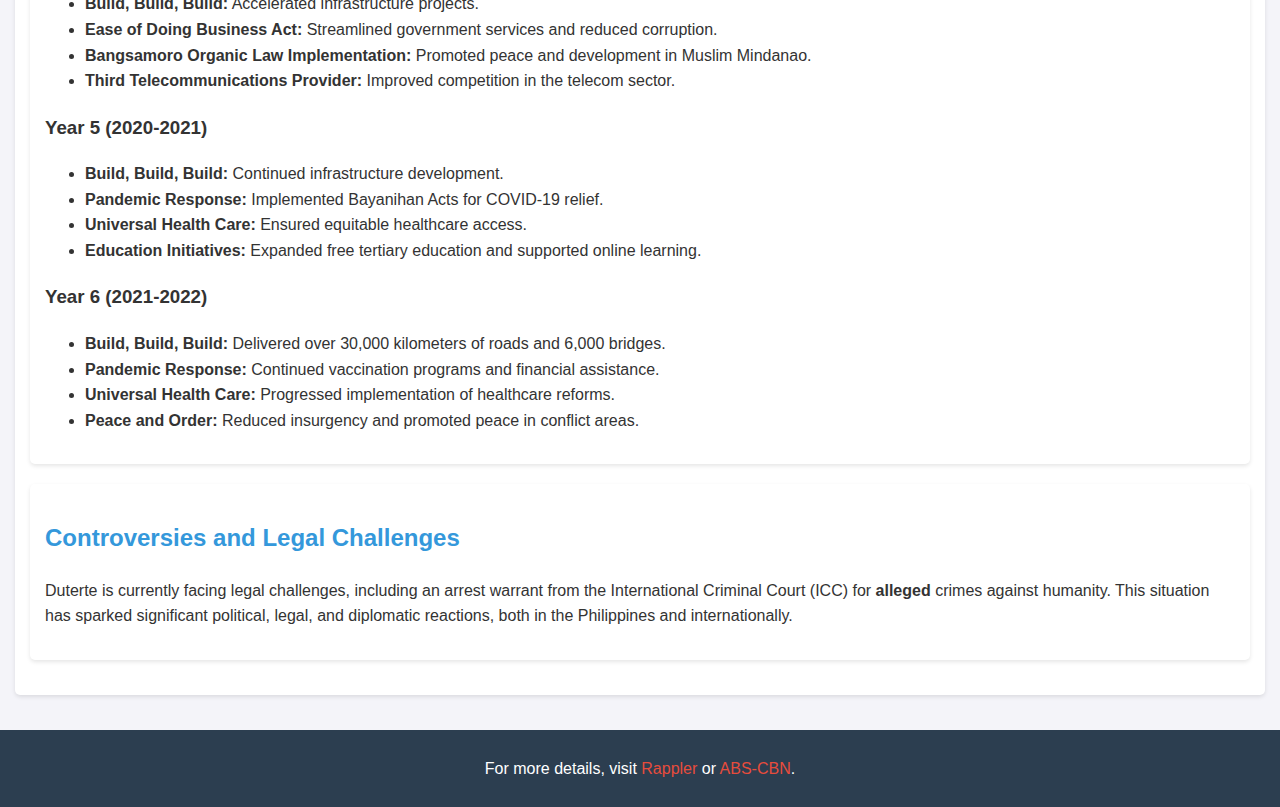
==== commit 2e9f7f6e: "Add files via upload" ====
--- a/index.html
+++ b/index.html
@@ -15,6 +15,26 @@
             <h2>Introduction</h2>
             <p>Rodrigo Roa Duterte, also known as PRRD, served as the 16th President of the Philippines from 2016 to 2022. His administration is noted for several achievements that have had a significant impact on the country. Below, we explore his accomplishments and the controversies surrounding his leadership.</p>
         </section>
+
+        <section>
+<h2>Latest Update</h2>
+            <article>
+           
+                <p>Former Philippine President Rodrigo Duterte was recently arrested on March 11, 2025, at Manila's Ninoy Aquino International Airport. This arrest was carried out under a warrant issued by the International Criminal Court (ICC) for alleged crimes against humanity. The charges stem from Duterte's controversial "war on drugs," which began during his presidency in 2016 and reportedly resulted in thousands of extrajudicial killings.<br><br>
+
+
+The ICC's investigation covers incidents from 2011, when Duterte was mayor of Davao City, to 2019, when the Philippines withdrew from the ICC's founding treaty, the Rome Statute. Despite the withdrawal, the ICC retains jurisdiction over crimes committed before the withdrawal took effect.<br><br>
+
+
+Duterte was taken into custody upon his return from Hong Kong and later transported to The Hague, Netherlands, where the ICC is headquartered. The arrest has sparked significant reactions, with human rights groups hailing it as a step toward justice, while Duterte's allies argue that the ICC lacks jurisdiction over the Philippines.<br>
+
+This development is seen as a landmark moment for international law and accountability. <br><br>
+
+</p>
+            </article>
+        </section>
+        <section>
+
         <section>
             <h2>Key Achievements</h2>
             <article>
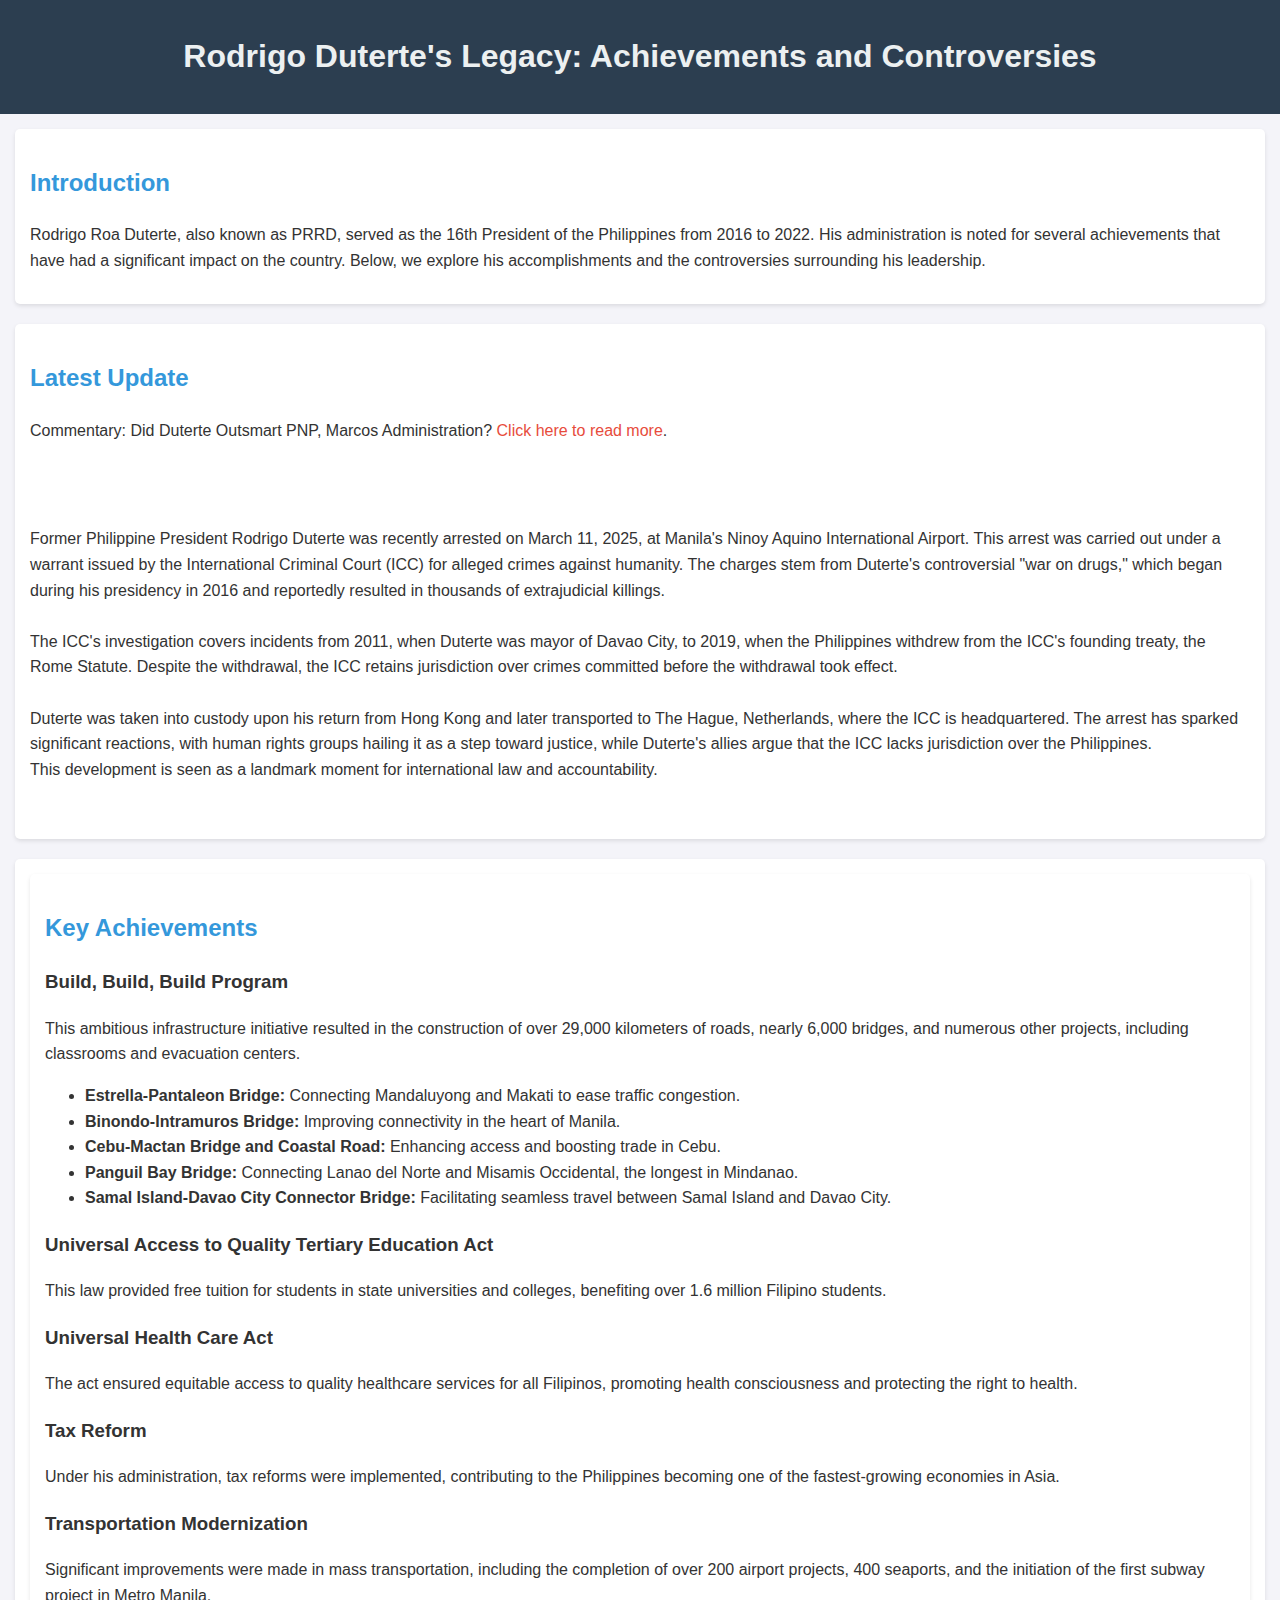
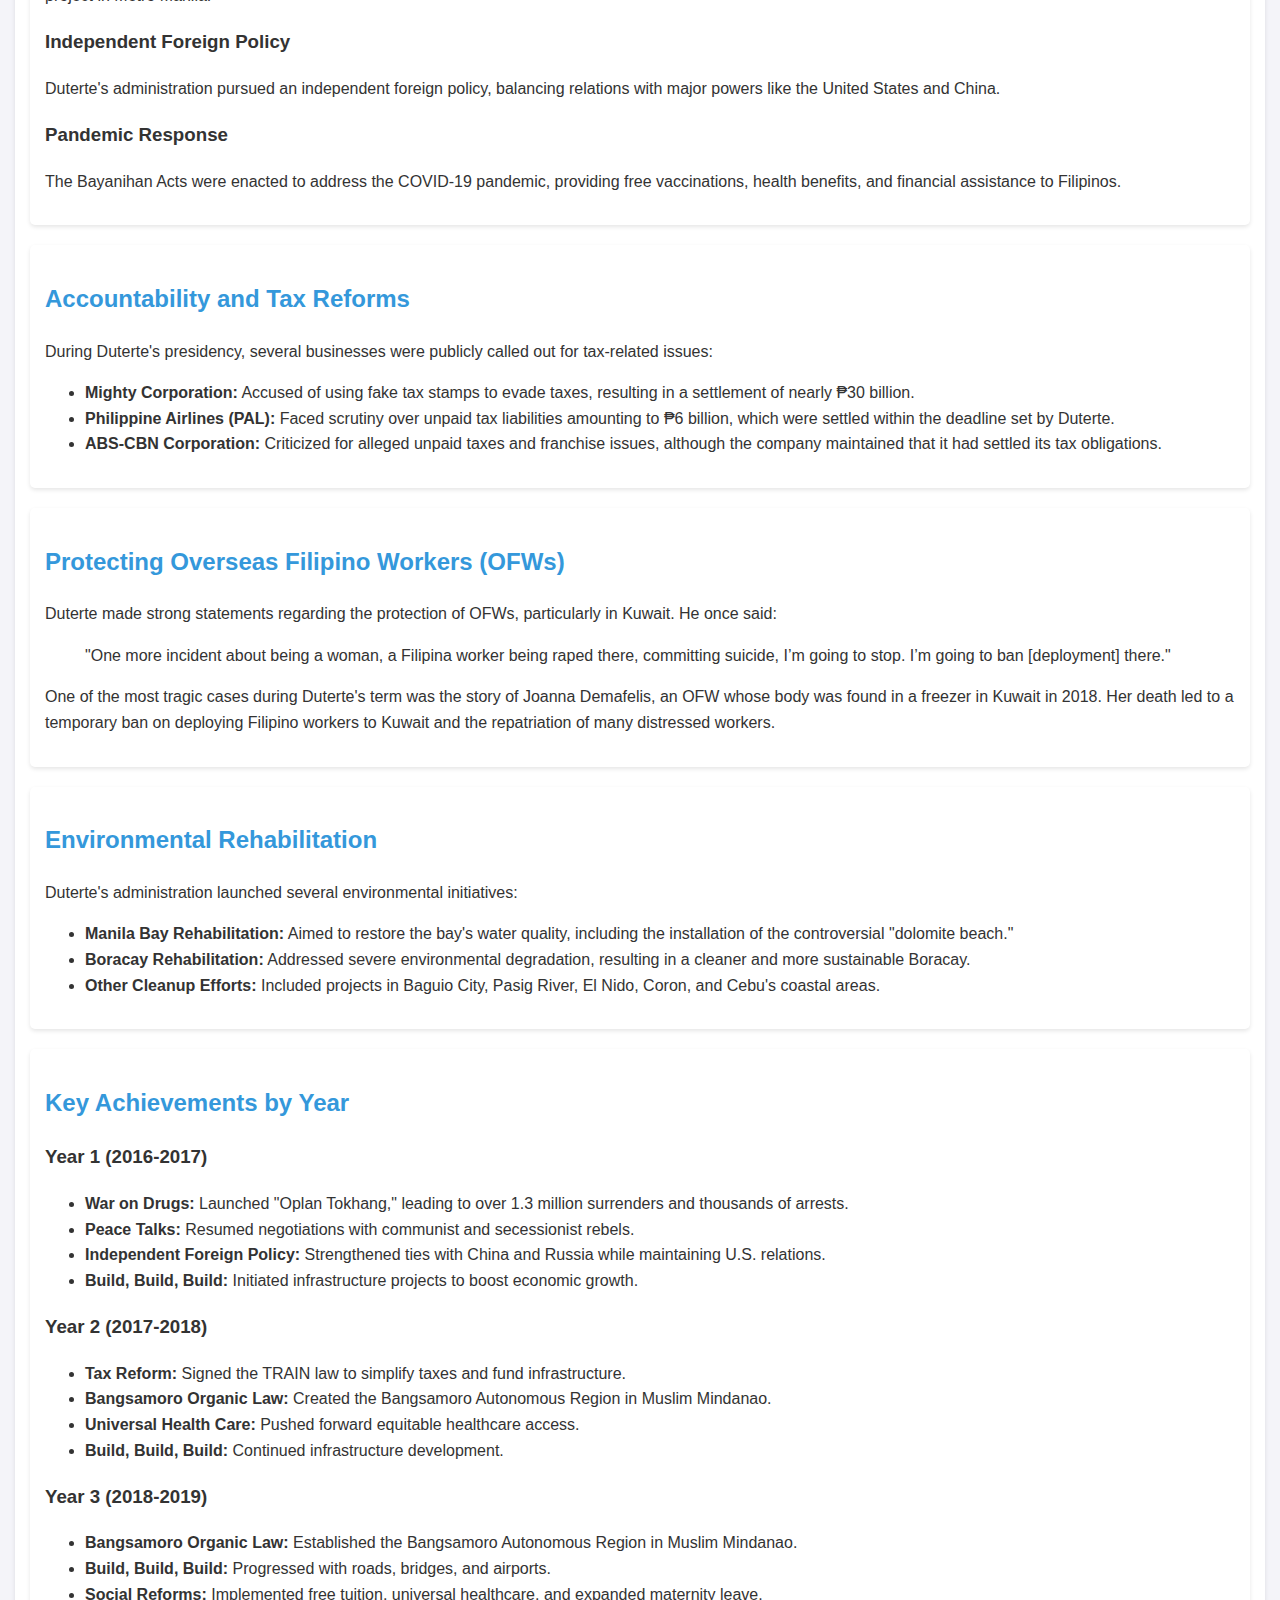
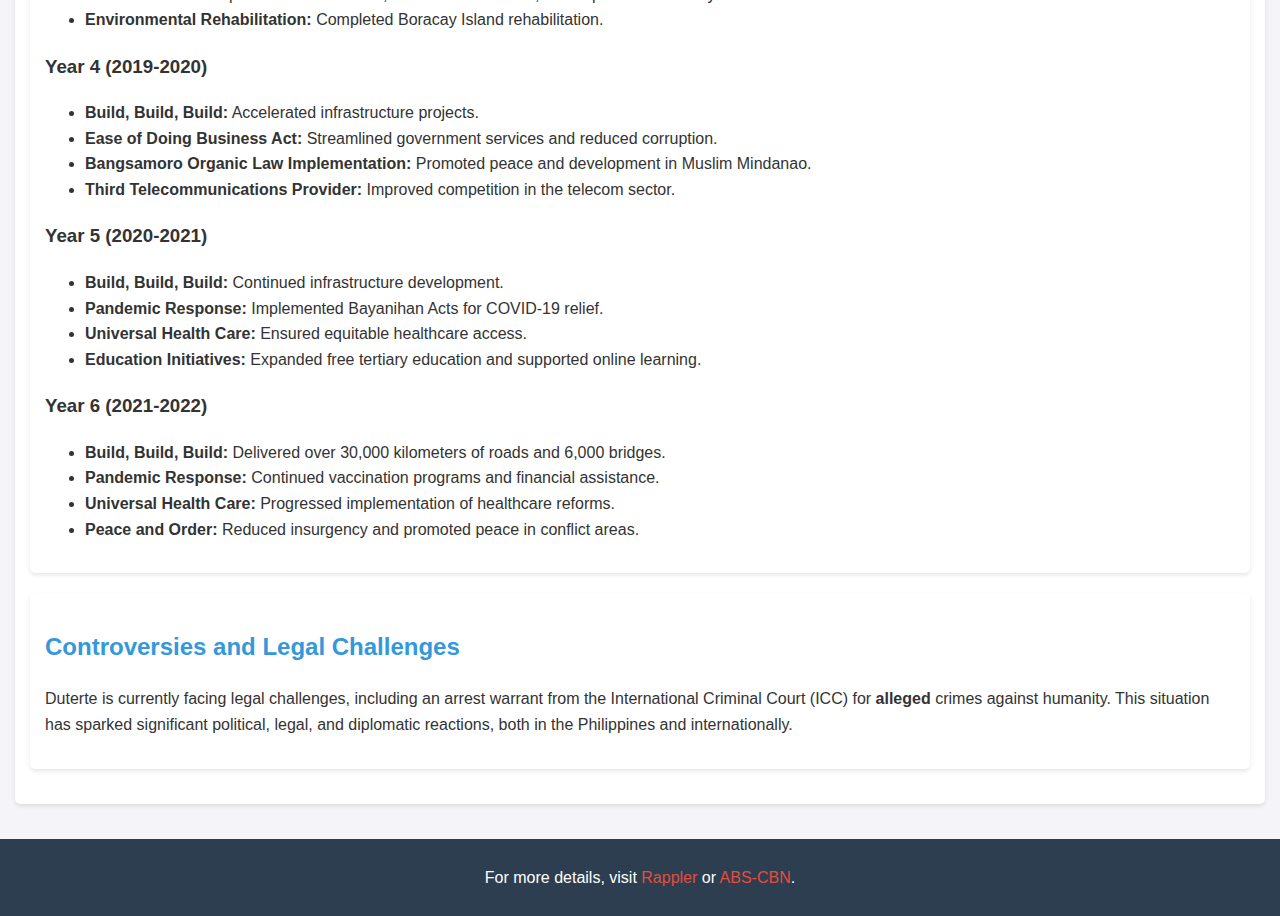
==== commit cc6fa5cf: "Update index.html" ====
--- a/index.html
+++ b/index.html
@@ -19,6 +19,12 @@
         <section>
 <h2>Latest Update</h2>
             <article>
+
+    <p>
+        Commentary: Did Duterte Outsmart PNP, Marcos Administration? 
+        <a href="Master Strategist.html" target="_blank">Click here to read more</a>.
+    </p><br><br>
+
            
                 <p>Former Philippine President Rodrigo Duterte was recently arrested on March 11, 2025, at Manila's Ninoy Aquino International Airport. This arrest was carried out under a warrant issued by the International Criminal Court (ICC) for alleged crimes against humanity. The charges stem from Duterte's controversial "war on drugs," which began during his presidency in 2016 and reportedly resulted in thousands of extrajudicial killings.<br><br>
 
